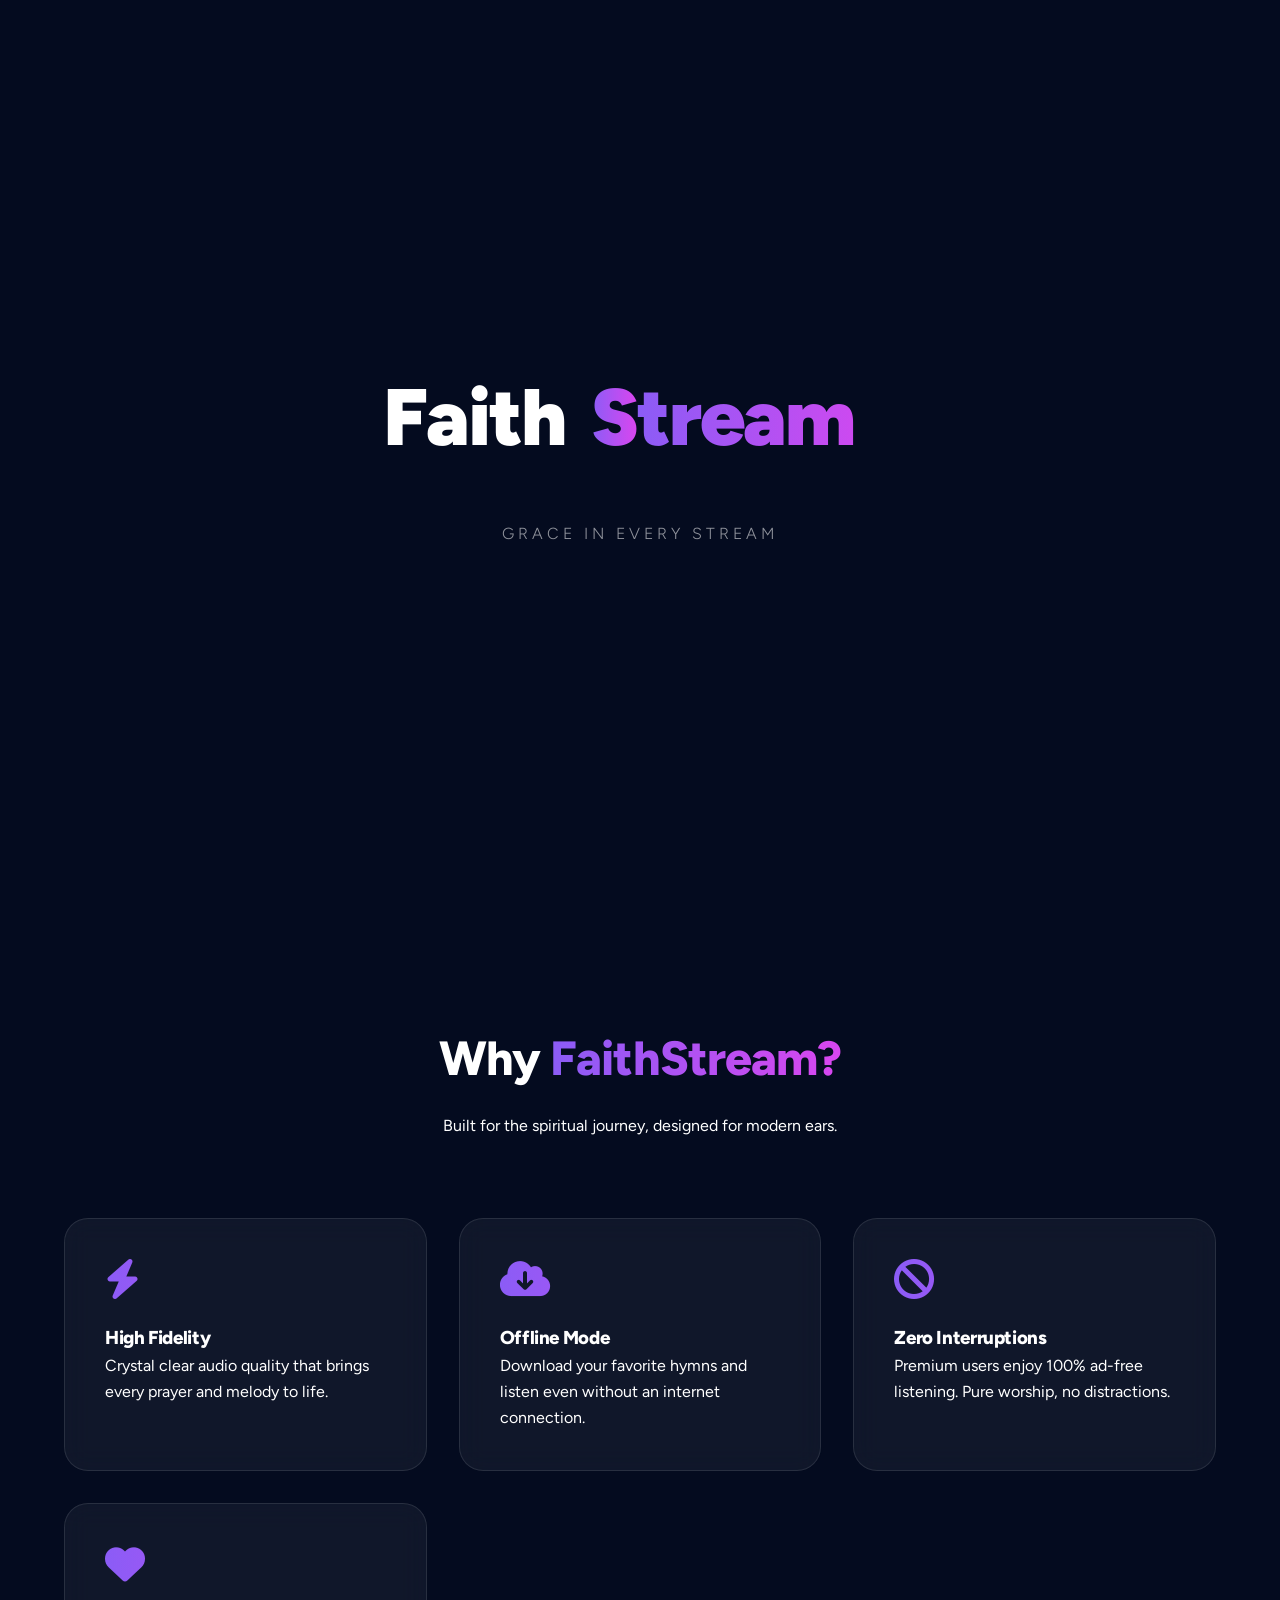
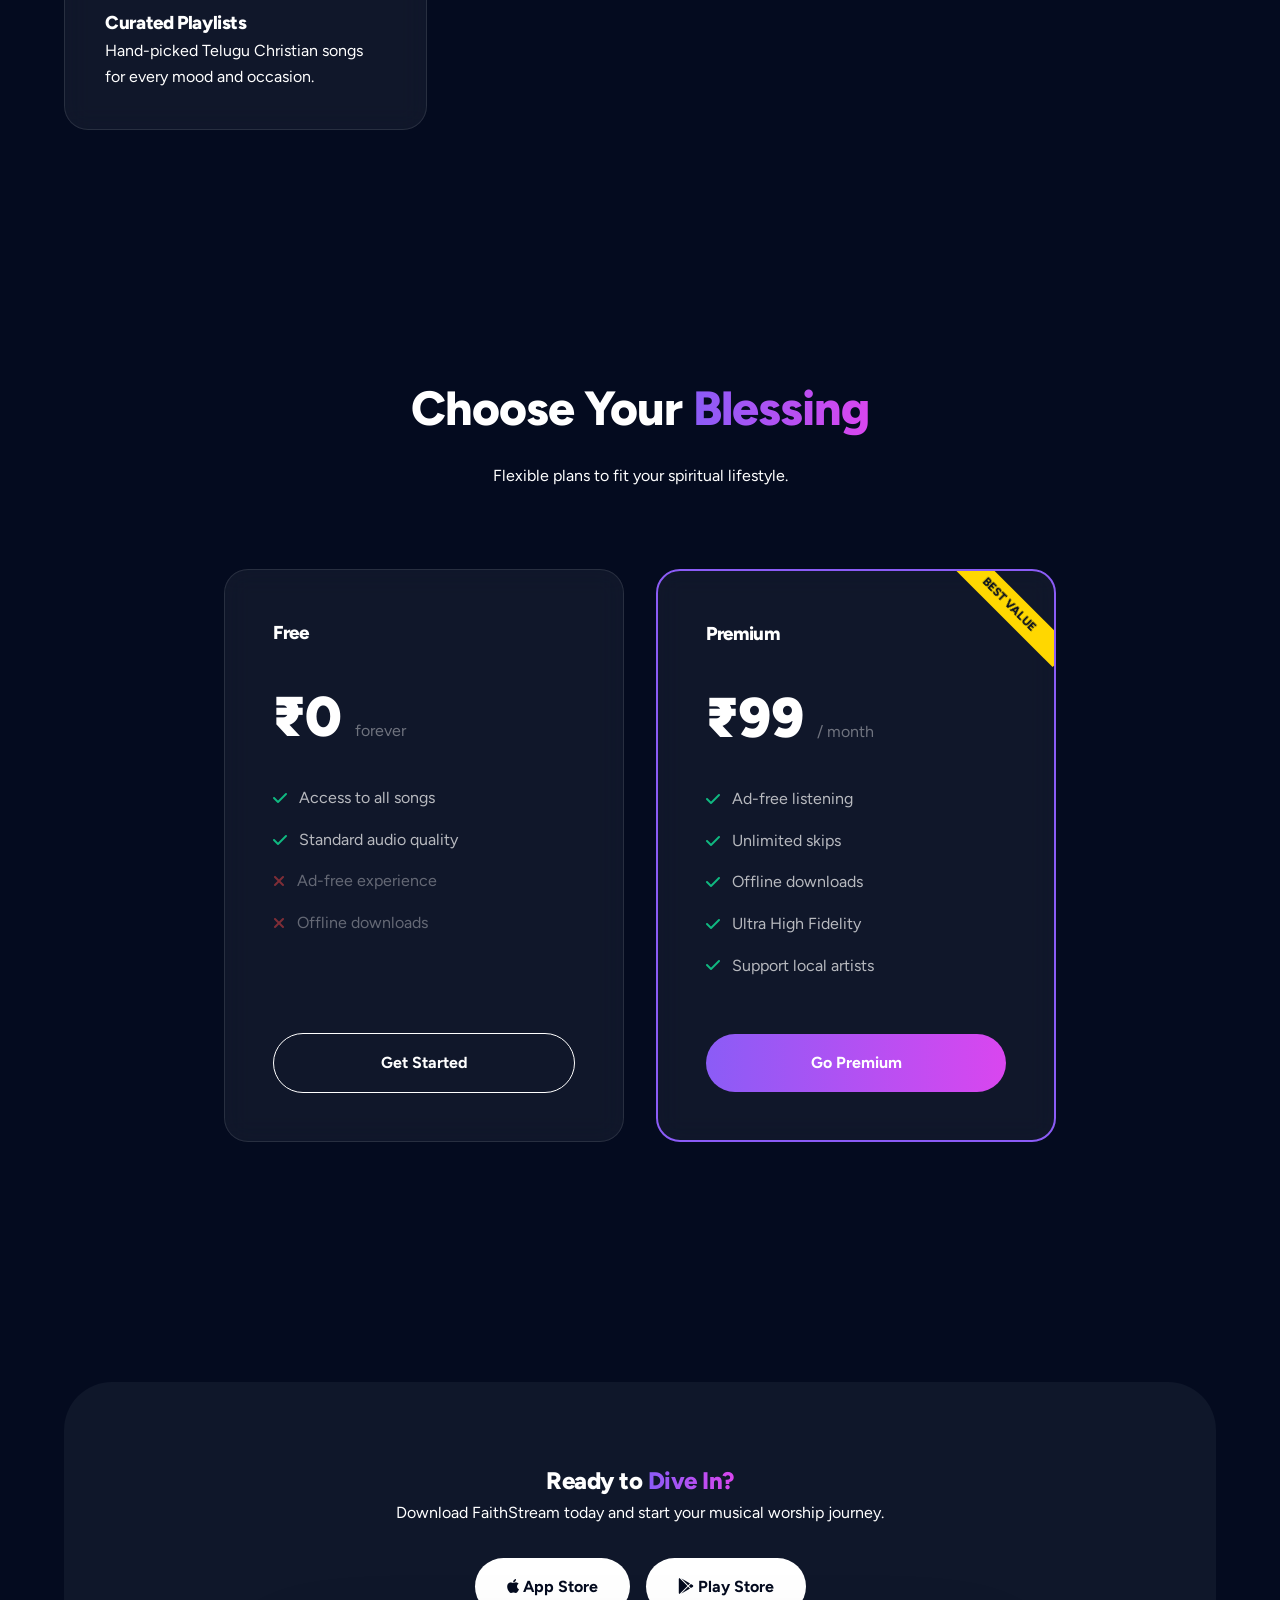
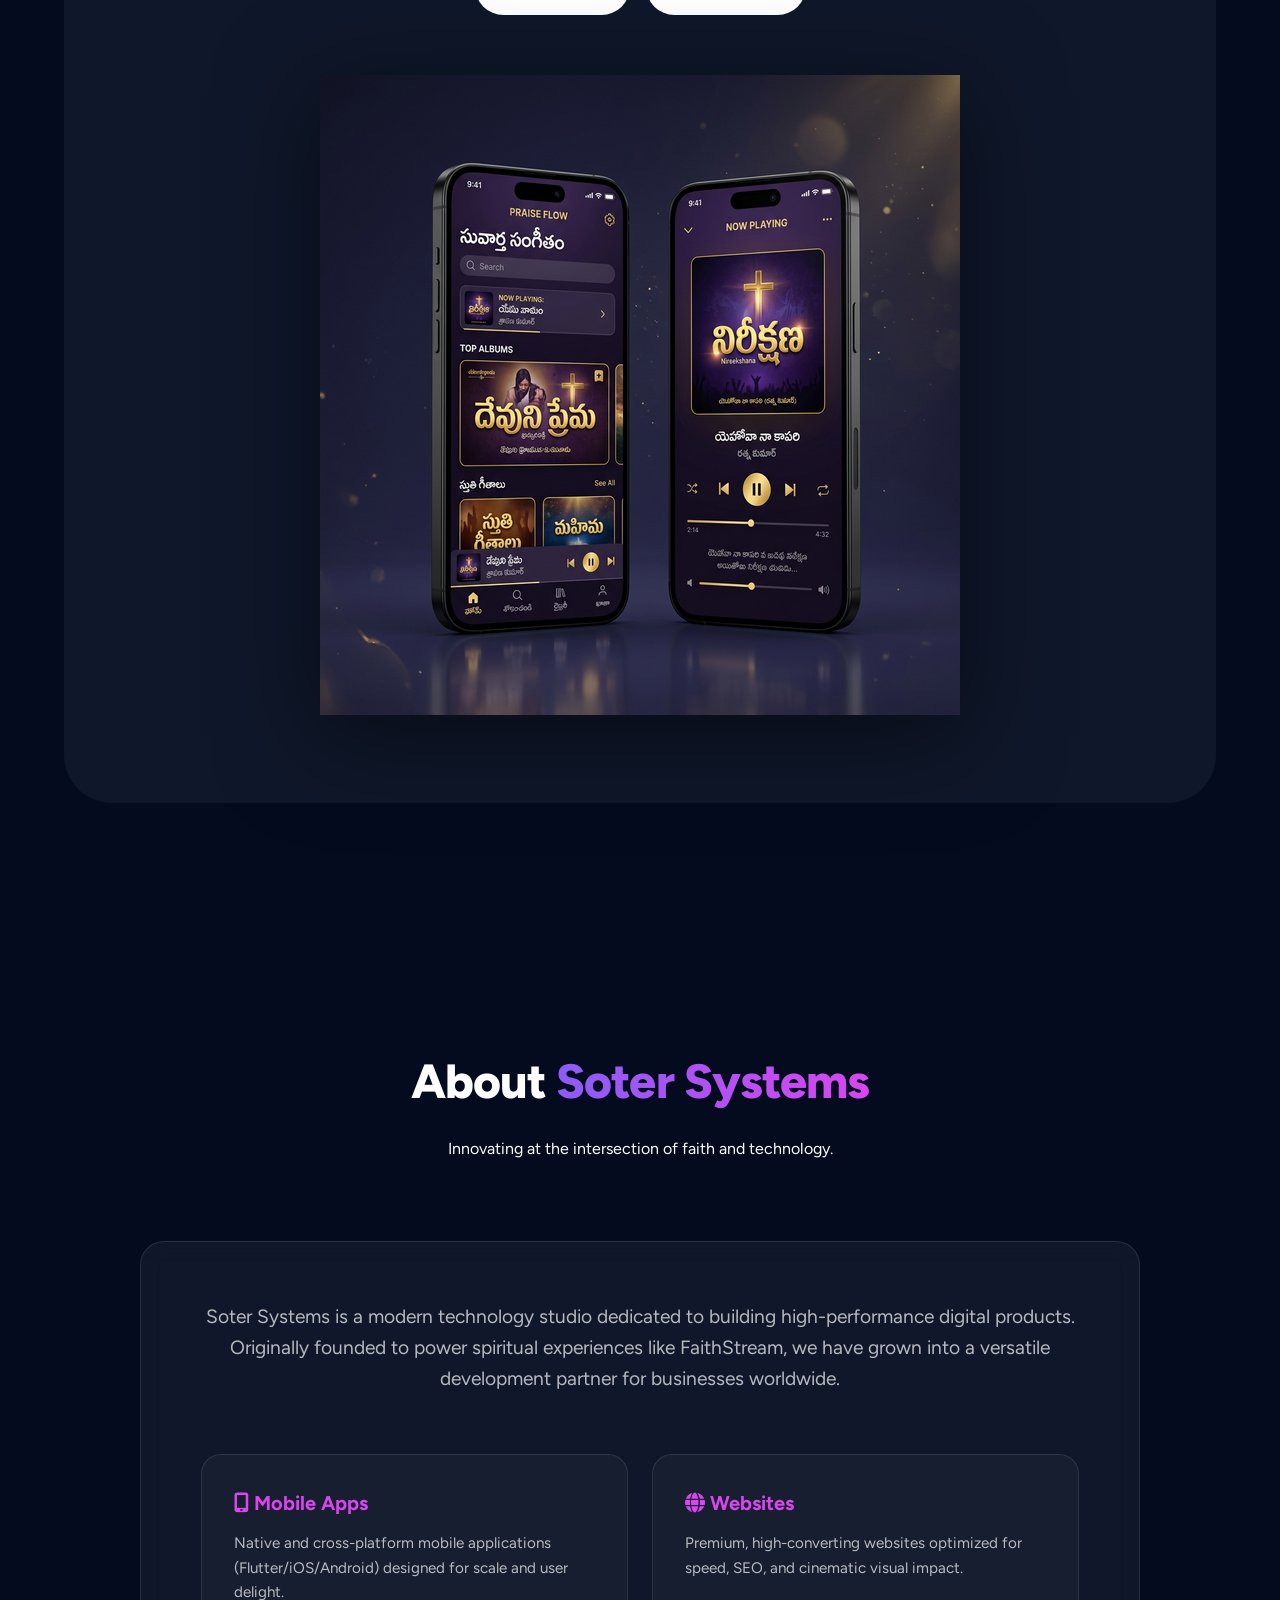
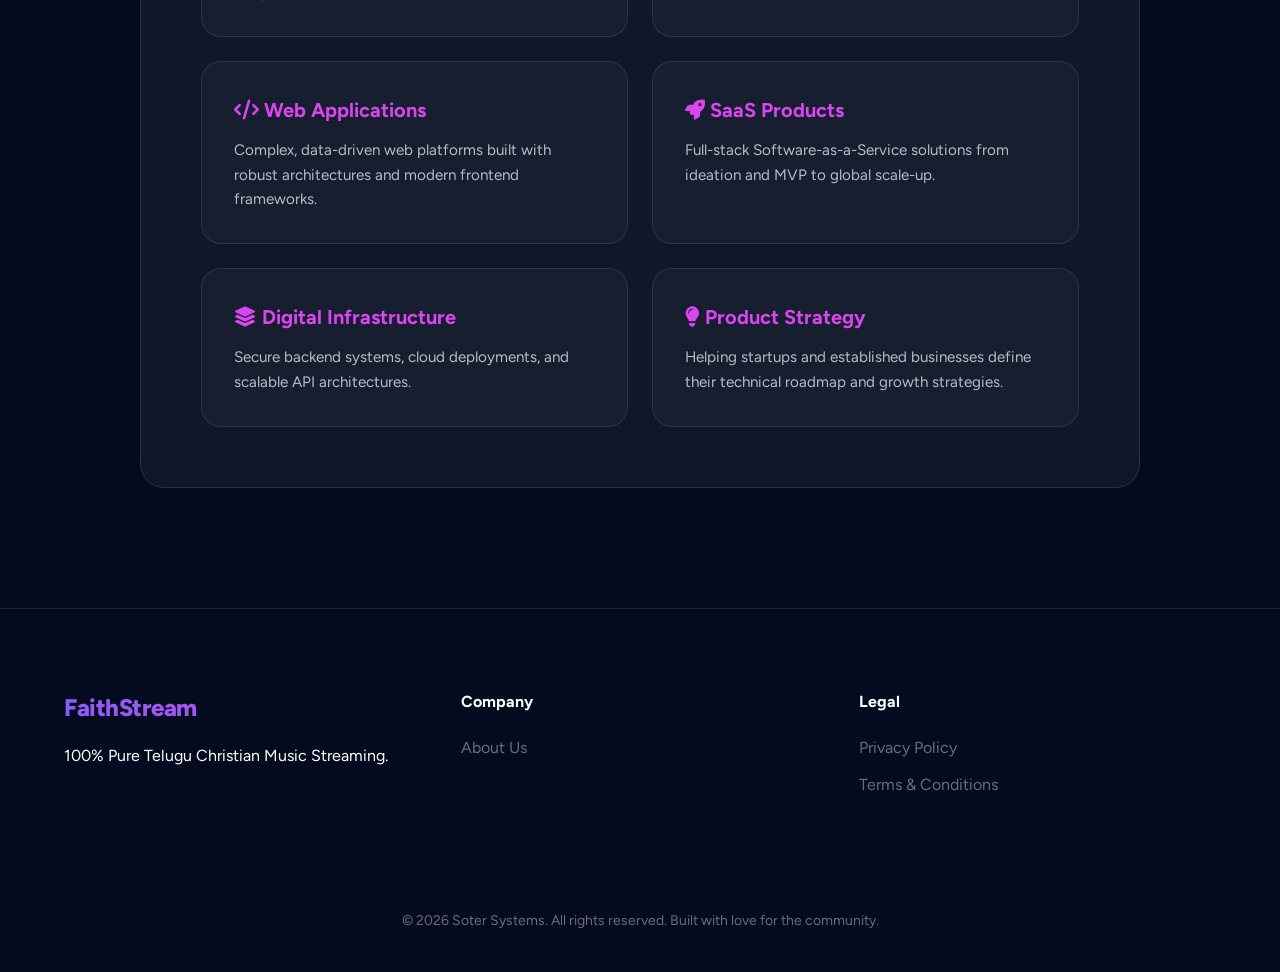
==== index.html @ ee36924a "first commit" ====
<!DOCTYPE html>
<html lang="en">

<head>
    <meta charset="UTF-8">
    <meta name="viewport" content="width=device-width, initial-scale=1.0">
    <title>FaithStream | 100% Pure Telugu Christian Music</title>
    <link rel="icon" type="image/png" href="assets/favicon.png">
    <meta name="description"
        content="Stream the best Telugu Christian music. Ad-free, high quality, and available offline. Experience grace in every stream.">
    <link rel="stylesheet" href="css/styles.css">
    <link rel="stylesheet" href="https://cdnjs.cloudflare.com/ajax/libs/font-awesome/6.4.0/css/all.min.css">
</head>

<body>

    <!-- Cinematic Intro Overlay -->
    <div id="intro-overlay">
        <div class="intro-logo">
            <span class="intro-f">F</span><span class="intro-expand aith">aith</span><span class="intro-s">S</span><span
                class="intro-expand tream">tream</span>
        </div>
        <div class="intro-tagline">Grace in Every Stream</div>
    </div>

    <!-- Hero Section -->
    <header class="hero">
        <div class="hero-content reveal">
            <h1>Grace in <br><span class="gradient-text">Every Stream</span></h1>
            <p>The premium home for 100% pure Telugu Christian music. Worship anywhere, anytime with FaithStream.</p>
            <div class="cta-group">
                <a href="#download" class="btn btn-primary">Download App</a>
                <a href="#premium" class="btn btn-accent" style="margin-left: 12px;">Go Premium</a>
            </div>
        </div>
    </header>

    <!-- Features Section -->
    <section class="section">
        <div class="section-header reveal">
            <h2>Why <span class="gradient-text">FaithStream?</span></h2>
            <p>Built for the spiritual journey, designed for modern ears.</p>
        </div>

        <div class="features-grid">
            <div class="feature-card glass reveal">
                <i class="fas fa-bolt gradient-text"></i>
                <h3>High Fidelity</h3>
                <p>Crystal clear audio quality that brings every prayer and melody to life.</p>
            </div>
            <div class="feature-card glass reveal">
                <i class="fas fa-cloud-download gradient-text"></i>
                <h3>Offline Mode</h3>
                <p>Download your favorite hymns and listen even without an internet connection.</p>
            </div>
            <div class="feature-card glass reveal">
                <i class="fas fa-ban gradient-text"></i>
                <h3>Zero Interruptions</h3>
                <p>Premium users enjoy 100% ad-free listening. Pure worship, no distractions.</p>
            </div>
            <div class="feature-card glass reveal">
                <i class="fas fa-heart gradient-text"></i>
                <h3>Curated Playlists</h3>
                <p>Hand-picked Telugu Christian songs for every mood and occasion.</p>
            </div>
        </div>
    </section>

    <!-- Pricing Section -->
    <section id="premium" class="section">
        <div class="section-header reveal">
            <h2>Choose Your <span class="gradient-text">Blessing</span></h2>
            <p>Flexible plans to fit your spiritual lifestyle.</p>
        </div>

        <div class="pricing-grid">
            <!-- Free Plan -->
            <div class="pricing-card glass reveal">
                <h3>Free</h3>
                <div class="price">₹0 <span>forever</span></div>
                <ul class="feature-list">
                    <li><i class="fas fa-check"></i> Access to all songs</li>
                    <li><i class="fas fa-check"></i> Standard audio quality</li>
                    <li style="opacity: 0.5;"><i class="fas fa-times" style="color: #EF4444;"></i> Ad-free experience
                    </li>
                    <li style="opacity: 0.5;"><i class="fas fa-times" style="color: #EF4444;"></i> Offline downloads
                    </li>
                </ul>
                <a href="#download" class="btn btn-primary"
                    style="background: transparent; color: white; border: 1px solid white;">Get Started</a>
            </div>

            <!-- Premium Plan -->
            <div class="pricing-card glass premium reveal">
                <h3>Premium</h3>
                <div class="price">₹99 <span>/ month</span></div>
                <ul class="feature-list">
                    <li><i class="fas fa-check"></i> Ad-free listening</li>
                    <li><i class="fas fa-check"></i> Unlimited skips</li>
                    <li><i class="fas fa-check"></i> Offline downloads</li>
                    <li><i class="fas fa-check"></i> Ultra High Fidelity</li>
                    <li><i class="fas fa-check"></i> Support local artists</li>
                </ul>
                <a href="#download" class="btn btn-accent">Go Premium</a>
            </div>
        </div>
    </section>

    <!-- Download Section -->
    <section id="download" class="section">
        <div class="download-section reveal">
            <h2>Ready to <span class="gradient-text">Dive In?</span></h2>
            <p>Download FaithStream today and start your musical worship journey.</p>

            <div class="store-buttons">
                <a href="#" class="btn btn-primary"><i class="fab fa-apple"></i> App Store</a>
                <a href="#" class="btn btn-primary"><i class="fab fa-google-play"></i> Play Store</a>
            </div>

            <div class="mockup-container">
                <img src="assets/app-mockup.png" alt="FaithStream App Mockup">
            </div>
        </div>
    </section>

    <!-- About Soter Systems Section -->
    <section id="about" class="section">
        <div class="section-header reveal">
            <h2>About <span class="gradient-text">Soter Systems</span></h2>
            <p>Innovating at the intersection of faith and technology.</p>
        </div>

        <div class="glass reveal" style="padding: 60px; max-width: 1000px; margin: 0 auto;">
            <div style="font-size: 1.2rem; color: var(--text-secondary); text-align: center; margin-bottom: 40px;">
                <p>Soter Systems is a modern technology studio dedicated to building high-performance digital products.
                    Originally founded to power spiritual experiences like FaithStream, we have grown into a versatile
                    development partner for businesses worldwide.</p>
            </div>

            <div class="services-grid">
                <div class="service-card">
                    <h4><i class="fas fa-mobile-alt"></i> Mobile Apps</h4>
                    <p>Native and cross-platform mobile applications (Flutter/iOS/Android) designed for scale and user
                        delight.</p>
                </div>
                <div class="service-card">
                    <h4><i class="fas fa-globe"></i> Websites</h4>
                    <p>Premium, high-converting websites optimized for speed, SEO, and cinematic visual impact.</p>
                </div>
                <div class="service-card">
                    <h4><i class="fas fa-code"></i> Web Applications</h4>
                    <p>Complex, data-driven web platforms built with robust architectures and modern frontend
                        frameworks.</p>
                </div>
                <div class="service-card">
                    <h4><i class="fas fa-rocket"></i> SaaS Products</h4>
                    <p>Full-stack Software-as-a-Service solutions from ideation and MVP to global scale-up.</p>
                </div>
                <div class="service-card">
                    <h4><i class="fas fa-layer-group"></i> Digital Infrastructure</h4>
                    <p>Secure backend systems, cloud deployments, and scalable API architectures.</p>
                </div>
                <div class="service-card">
                    <h4><i class="fas fa-lightbulb"></i> Product Strategy</h4>
                    <p>Helping startups and established businesses define their technical roadmap and growth strategies.
                    </p>
                </div>
            </div>
        </div>
    </section>

    <!-- Footer -->
    <footer>
        <div class="footer-content">
            <div class="footer-logo">
                <h2 class="gradient-text">FaithStream</h2>
                <p>100% Pure Telugu Christian Music Streaming.</p>
            </div>
            <div class="footer-links">
                <h4>Company</h4>
                <ul>
                    <li><a href="#about">About Us</a></li>
                </ul>
            </div>
            <div class="footer-links">
                <h4>Legal</h4>
                <ul>
                    <li><a href="legal/privacy-policy.html">Privacy Policy</a></li>
                    <li><a href="legal/terms.html">Terms & Conditions</a></li>
                </ul>
            </div>
        </div>
        <div class="footer-bottom">
            <p>&copy; 2026 Soter Systems. All rights reserved. Built with love for the community.</p>
        </div>
    </footer>

    <script src="js/intro.js"></script>
    <script>
        // Simple scroll reveal
        const observerOptions = {
            threshold: 0.1
        };

        const observer = new IntersectionObserver((entries) => {
            entries.forEach(entry => {
                if (entry.isIntersecting) {
                    entry.target.classList.add('visible');
                    observer.unobserve(entry.target);
                }
            });
        }, observerOptions);

        document.querySelectorAll('.reveal').forEach(el => observer.observe(el));
    </script>
</body>

</html>
---- css/styles.css ----
@import url('https://fonts.googleapis.com/css2?family=Figtree:wght@300;400;600;700;800;900&display=swap');

:root {
    --brand-indigo: #040B1F;
    --brand-magenta: #D946EF;
    --brand-purple: #8B5CF6;
    --brand-surface: #0F172A;
    --premium-gold: #FFD700;
    --text-primary: #FFFFFF;
    --text-secondary: rgba(255, 255, 255, 0.7);
    --text-muted: rgba(255, 255, 255, 0.4);
    --gradient-premium: linear-gradient(135deg, #2E1065 0%, #040B1F 40%, #040B1F 100%);
    --gradient-accent: linear-gradient(90deg, var(--brand-purple), var(--brand-magenta));
    --gradient-cinematic: linear-gradient(to right, #8B5CF6, #D946EF);
    --glass-background: rgba(255, 255, 255, 0.05);
    --glass-border: rgba(255, 255, 255, 0.1);
}

* {
    margin: 0;
    padding: 0;
    box-sizing: border-box;
}

body {
    font-family: 'Figtree', sans-serif;
    background-color: var(--brand-indigo);
    color: var(--text-primary);
    line-height: 1.6;
    overflow-x: hidden;
}

/* Intro Overlay */
#intro-overlay {
    position: fixed;
    inset: 0;
    z-index: 9999;
    background: var(--brand-indigo);
    display: flex;
    flex-direction: column;
    align-items: center;
    justify-content: center;
    transition: opacity 1s cubic-bezier(0.4, 0, 0.2, 1);
}

#intro-overlay.fade-out {
    opacity: 0;
    pointer-events: none;
}

.intro-logo {
    display: flex;
    align-items: center;
    font-size: 80px;
    font-weight: 900;
    letter-spacing: -2px;
    position: relative;
    gap: 0; /* Force no gap */
}

.intro-f, .intro-s {
    color: white;
}

.intro-s {
    background: var(--gradient-cinematic);
    -webkit-background-clip: text;
    background-clip: text;
    -webkit-text-fill-color: transparent;
    margin-left: 5px;
}

.intro-expand {
    display: inline-block;
    width: 0;
    overflow: hidden;
    white-space: nowrap;
    transition: width 1.2s cubic-bezier(0.23, 1, 0.32, 1);
}

.intro-expand.expanded {
    width: 320px; /* Increased to ensure 'tream' (5 chars) fits at 80px */
}

/* Specific widths if needed to be more precise */
.aith.expanded { width: 160px; }
.tream.expanded { width: 260px; }

.intro-expand.aith { color: white; }
.intro-expand.tream {
    background: var(--gradient-cinematic);
    -webkit-background-clip: text;
    background-clip: text;
    -webkit-text-fill-color: transparent;
}

.intro-tagline {
    margin-top: 40px;
    font-weight: 300;
    letter-spacing: 4px;
    text-transform: uppercase;
    color: var(--text-secondary);
    opacity: 0;
    transform: translateY(20px);
    transition: all 1s ease 1s;
}

.intro-tagline.visible {
    opacity: 0.8;
    transform: translateY(0);
}

/* Animations */
@keyframes fadeIn {
    from { opacity: 0; transform: translateY(20px); }
    to { opacity: 1; transform: translateY(0); }
}

@keyframes shimmer {
    0% { background-position: -200% 0; }
    100% { background-position: 200% 0; }
}

.reveal {
    opacity: 0;
    transform: translateY(30px);
    transition: all 0.8s cubic-bezier(0.2, 0.8, 0.2, 1);
}

.reveal.visible {
    opacity: 1;
    transform: translateY(0);
}

/* Typography */
h1, h2, h3 {
    font-weight: 800;
    letter-spacing: -0.02em;
}

.gradient-text {
    background: var(--gradient-accent);
    -webkit-background-clip: text;
    background-clip: text;
    -webkit-text-fill-color: transparent;
}

/* Glassmorphism */
.glass {
    background: var(--glass-background);
    backdrop-filter: blur(12px);
    -webkit-backdrop-filter: blur(12px);
    border: 1px solid var(--glass-border);
    border-radius: 24px;
}

/* Buttons */
.btn {
    display: inline-block;
    padding: 16px 32px;
    border-radius: 50px;
    font-weight: 700;
    text-decoration: none;
    transition: all 0.3s ease;
    cursor: pointer;
    border: none;
    text-align: center;
}

.btn-primary {
    background: var(--text-primary);
    color: var(--brand-indigo);
}

.btn-primary:hover {
    transform: scale(1.05);
    box-shadow: 0 10px 20px rgba(255, 255, 255, 0.1);
}

.btn-accent {
    background: var(--gradient-accent);
    color: white;
}

.btn-accent:hover {
    transform: scale(1.05);
    box-shadow: 0 10px 20px rgba(139, 92, 246, 0.3);
}

/* Hero Section */
.hero {
    min-height: 100vh;
    display: flex;
    align-items: center;
    position: relative;
    padding: 100px 5%;
    background: var(--gradient-premium);
    background-image: url('../assets/hero-bg.png');
    background-size: cover;
    background-position: center;
}

.hero::before {
    content: '';
    position: absolute;
    inset: 0;
    background: radial-gradient(circle at 50% 50%, transparent 20%, var(--brand-indigo) 100%);
    opacity: 0.6;
}

.hero-content {
    position: relative;
    z-index: 2;
    max-width: 650px;
}

.hero h1 {
    font-size: 4.5rem;
    line-height: 1.1;
    margin-bottom: 24px;
}

.hero p {
    font-size: 1.25rem;
    color: var(--text-secondary);
    margin-bottom: 40px;
    max-width: 500px;
}

/* Features */
.section {
    padding: 120px 5%;
}

.section-header {
    text-align: center;
    margin-bottom: 80px;
}

.section-header h2 {
    font-size: 3rem;
    margin-bottom: 16px;
}

.features-grid {
    display: grid;
    grid-template-columns: repeat(auto-fit, minmax(300px, 1fr));
    gap: 32px;
}

.feature-card {
    padding: 40px;
    transition: transform 0.3s ease;
}

.feature-card:hover {
    transform: translateY(-10px);
}

.feature-card i {
    font-size: 2.5rem;
    margin-bottom: 24px;
    display: block;
}

/* Subscriptions */
.pricing-grid {
    display: flex;
    justify-content: center;
    gap: 32px;
    flex-wrap: wrap;
}

.pricing-card {
    flex: 1;
    min-width: 320px;
    max-width: 400px;
    padding: 48px;
    display: flex;
    flex-direction: column;
}

.pricing-card.premium {
    border: 2px solid var(--brand-purple);
    position: relative;
    overflow: hidden;
}

.pricing-card.premium::after {
    content: 'BEST VALUE';
    position: absolute;
    top: 20px;
    right: -30px;
    background: var(--premium-gold);
    color: var(--brand-indigo);
    padding: 4px 40px;
    font-size: 0.75rem;
    font-weight: 800;
    transform: rotate(45deg);
}

.price {
    font-size: 3.5rem;
    font-weight: 900;
    margin: 24px 0;
}

.price span {
    font-size: 1rem;
    color: var(--text-muted);
    font-weight: 400;
}

.feature-list {
    list-style: none;
    margin-bottom: 40px;
    flex-grow: 1;
}

.feature-list li {
    margin-bottom: 16px;
    display: flex;
    align-items: center;
    color: var(--text-secondary);
}

.feature-list li i {
    color: #10B981;
    margin-right: 12px;
}

/* App Download */
.download-section {
    text-align: center;
    background: var(--brand-surface);
    border-radius: 48px;
    padding: 80px 40px;
}

.mockup-container {
    margin-top: 60px;
}

.mockup-container img {
    max-width: 100%;
    height: auto;
    filter: drop-shadow(0 20px 50px rgba(0,0,0,0.5));
}

.store-buttons {
    display: flex;
    justify-content: center;
    gap: 16px;
    margin-top: 32px;
    flex-wrap: wrap;
}

/* Footer */
footer {
    padding: 80px 5% 40px;
    border-top: 1px solid var(--glass-border);
}

.footer-content {
    display: grid;
    grid-template-columns: repeat(auto-fit, minmax(200px, 1fr));
    gap: 40px;
    margin-bottom: 60px;
}

.footer-logo h2 {
    font-size: 1.5rem;
    margin-bottom: 16px;
}

.footer-links h4 {
    margin-bottom: 20px;
    color: var(--text-primary);
}

.footer-links ul {
    list-style: none;
}

.footer-links li {
    margin-bottom: 12px;
}

.footer-links a {
    color: var(--text-muted);
    text-decoration: none;
    transition: color 0.3s;
}

.footer-links a:hover {
    color: var(--brand-magenta);
}

.footer-bottom {
    text-align: center;
    padding-top: 40px;
    color: var(--text-muted);
    font-size: 0.875rem;
}

/* Responsive */
@media (max-width: 768px) {
    .intro-logo {
        font-size: 40px;
    }
    
    .intro-expand.expanded {
        width: 150px;
    }
    
    .aith.expanded { width: 80px; }
    .tream.expanded { width: 130px; }

    .hero h1 {
        font-size: 3rem;
    }
    
    .hero {
        text-align: center;
        justify-content: center;
    }
    
    .hero-content {
        max-width: 100%;
    }
    
    .hero p {
        margin-inline: auto;
    }

    .cta-group {
        justify-content: center;
        margin-inline: auto; /* Fix button margin */
    }
}

/* About Section Services Grid */
.services-grid {
    display: grid;
    grid-template-columns: repeat(auto-fit, minmax(280px, 1fr));
    gap: 24px;
    margin-top: 60px;
}

.service-card {
    padding: 32px;
    background: rgba(255, 255, 255, 0.03);
    border: 1px solid var(--glass-border);
    border-radius: 20px;
    transition: all 0.3s ease;
}

.service-card:hover {
    background: rgba(255, 255, 255, 0.05);
    border-color: var(--brand-magenta);
    transform: translateY(-5px);
}

.service-card h4 {
    color: var(--brand-magenta);
    margin-bottom: 12px;
    font-size: 1.25rem;
}

.service-card p {
    font-size: 0.95rem;
    color: var(--text-secondary);
}

/* Animation utility class */
.visible {
    opacity: 1;
    transform: translateY(0);
}
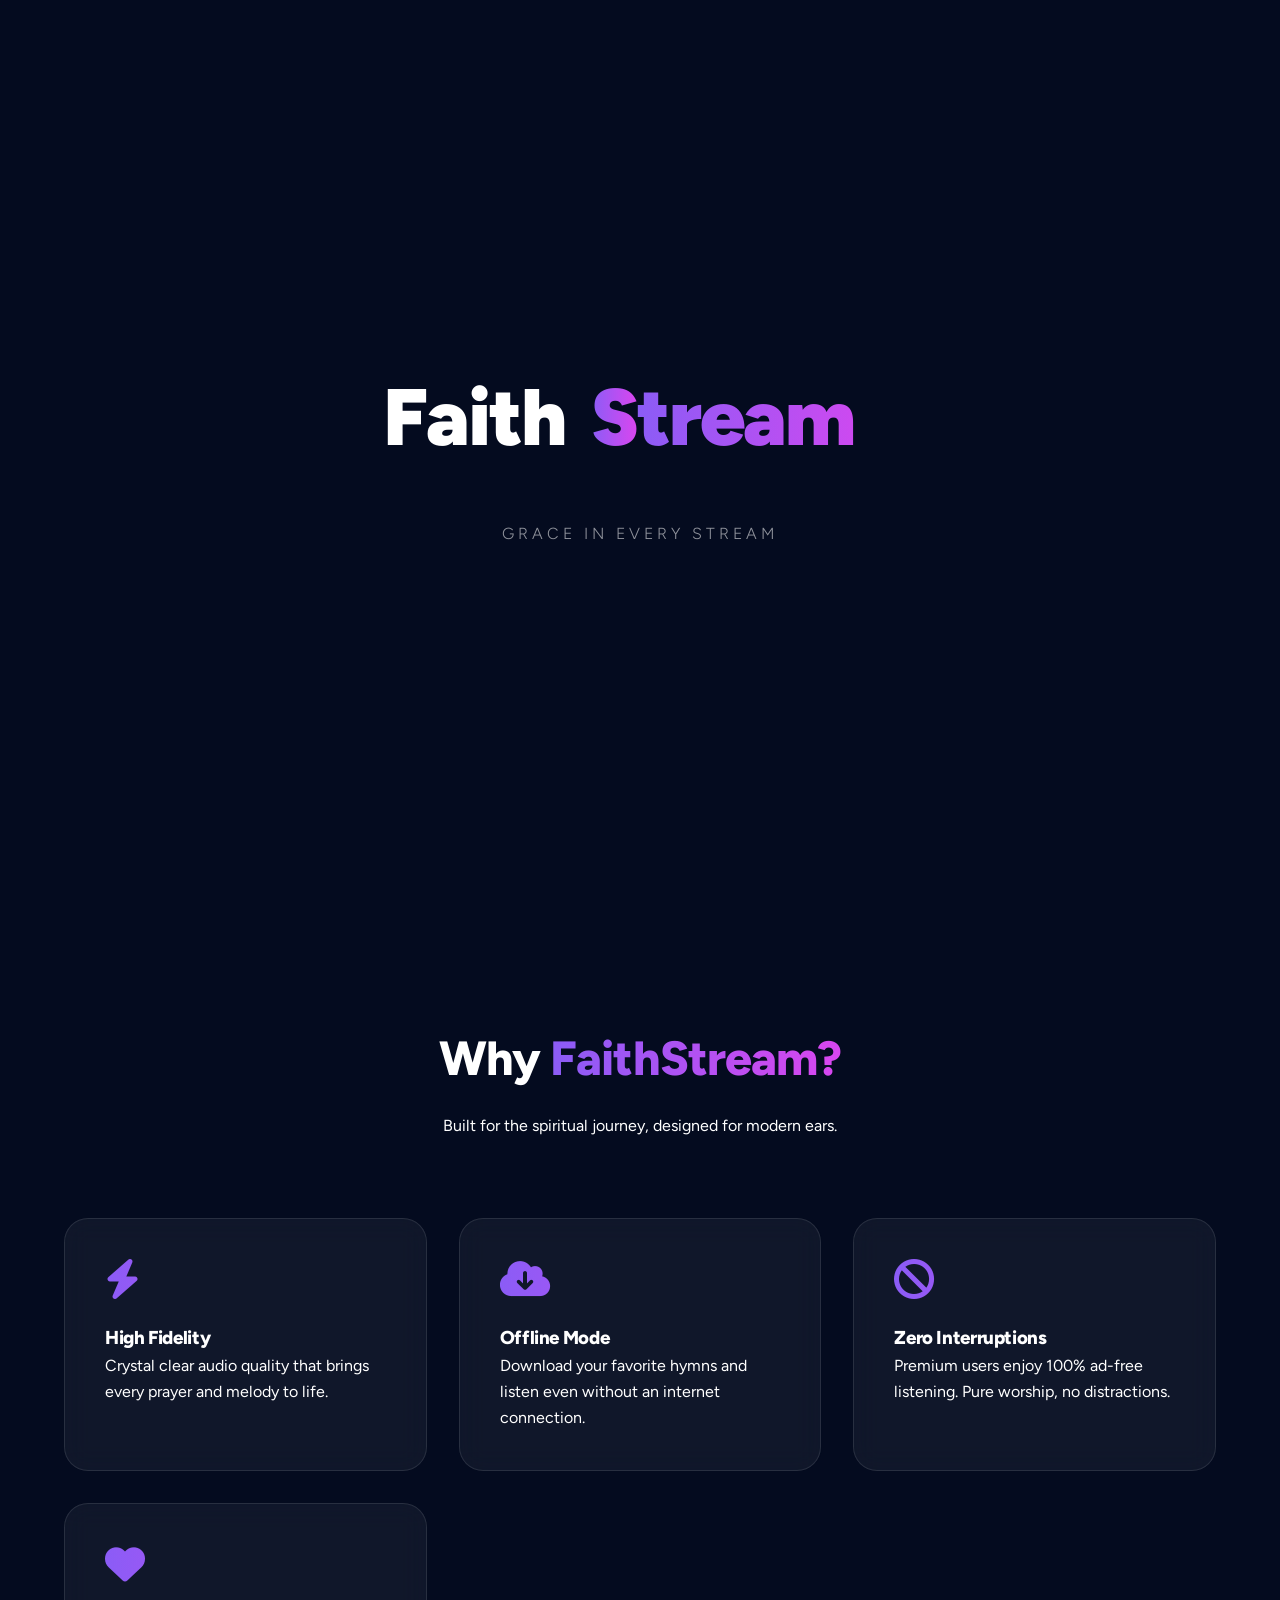
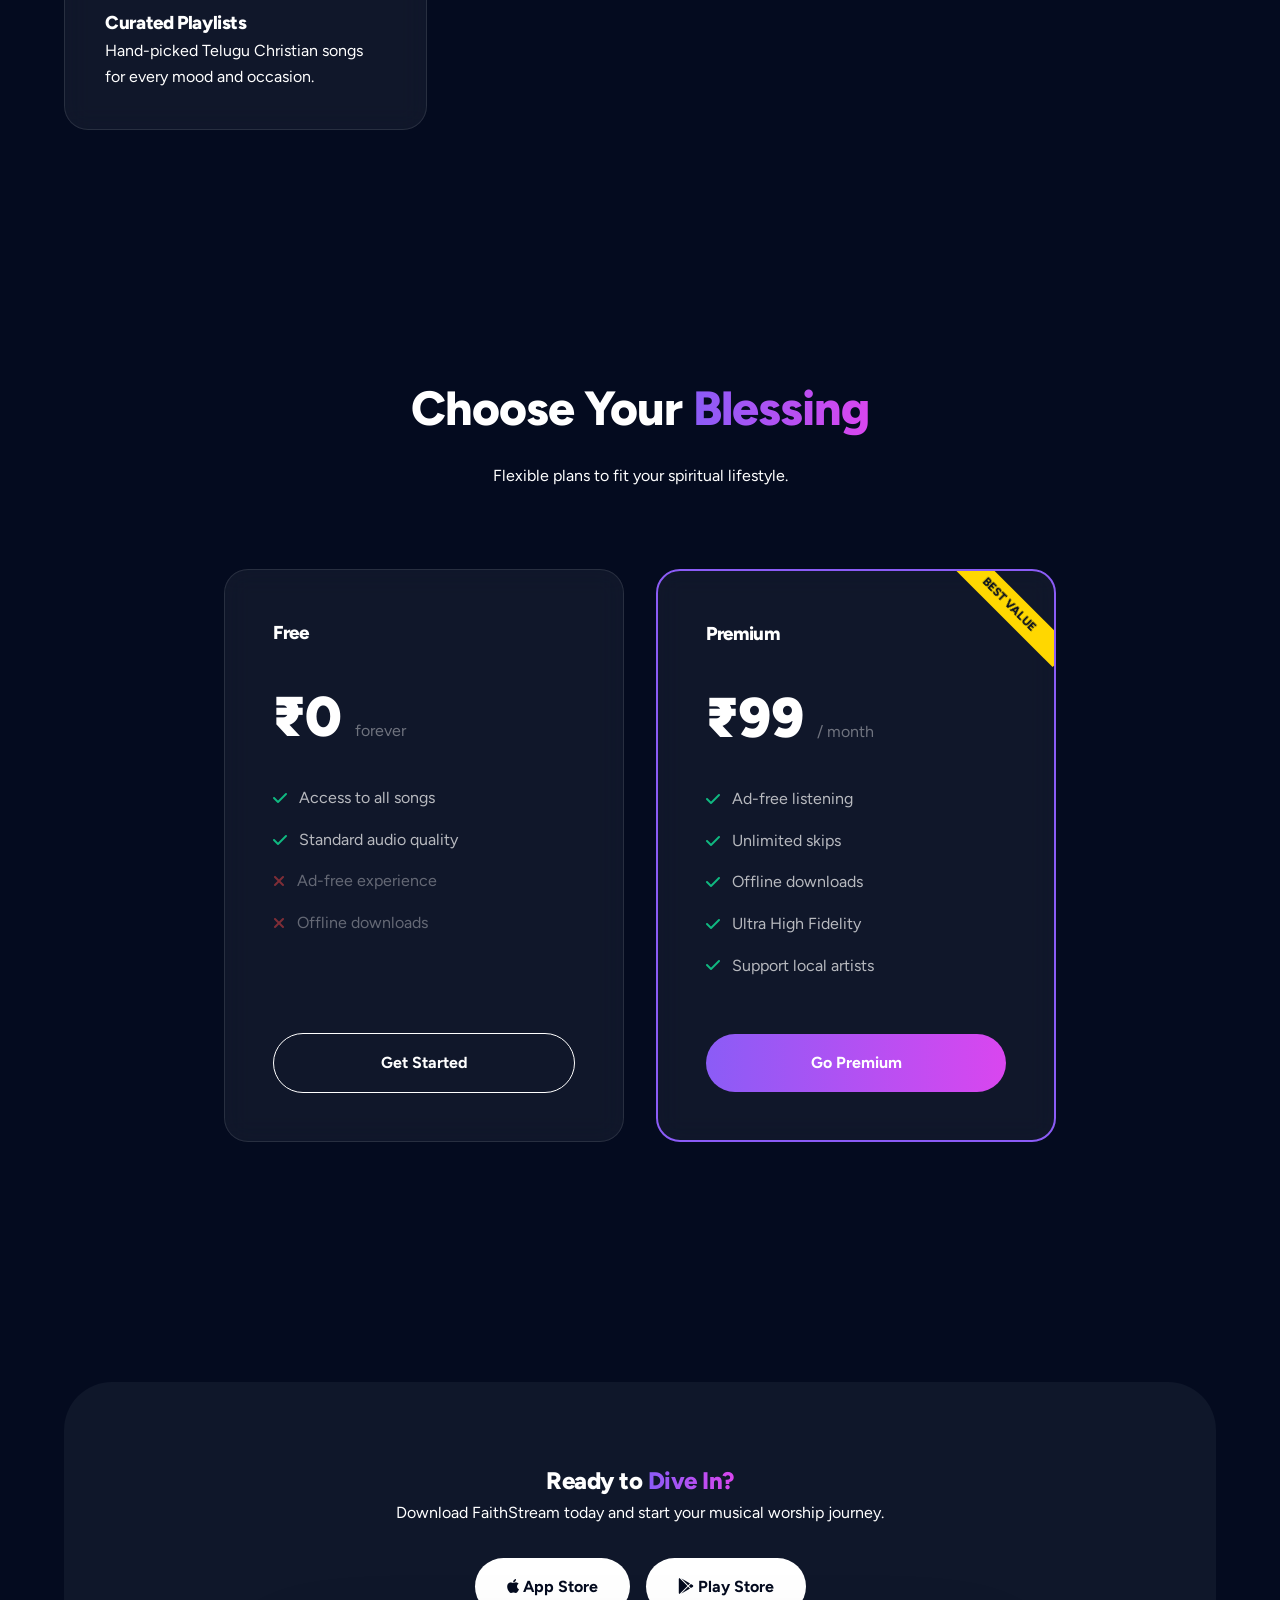
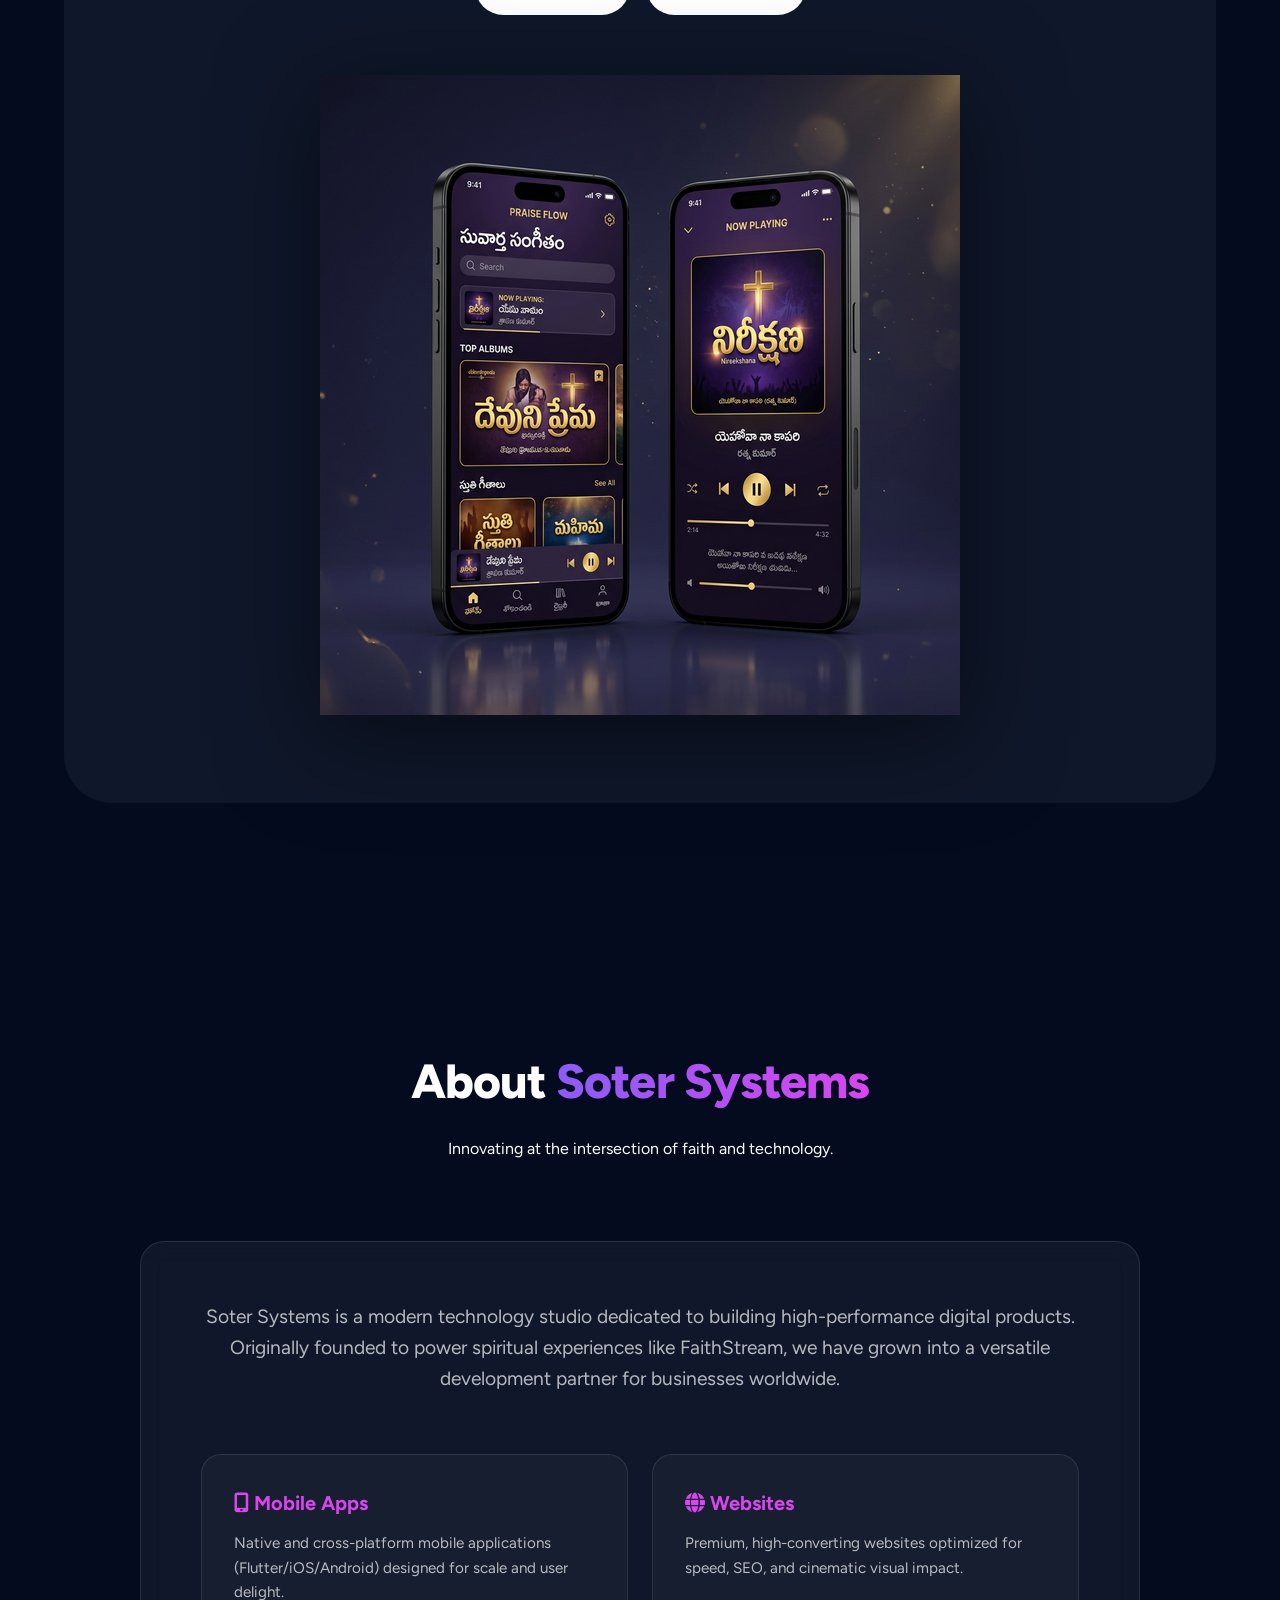
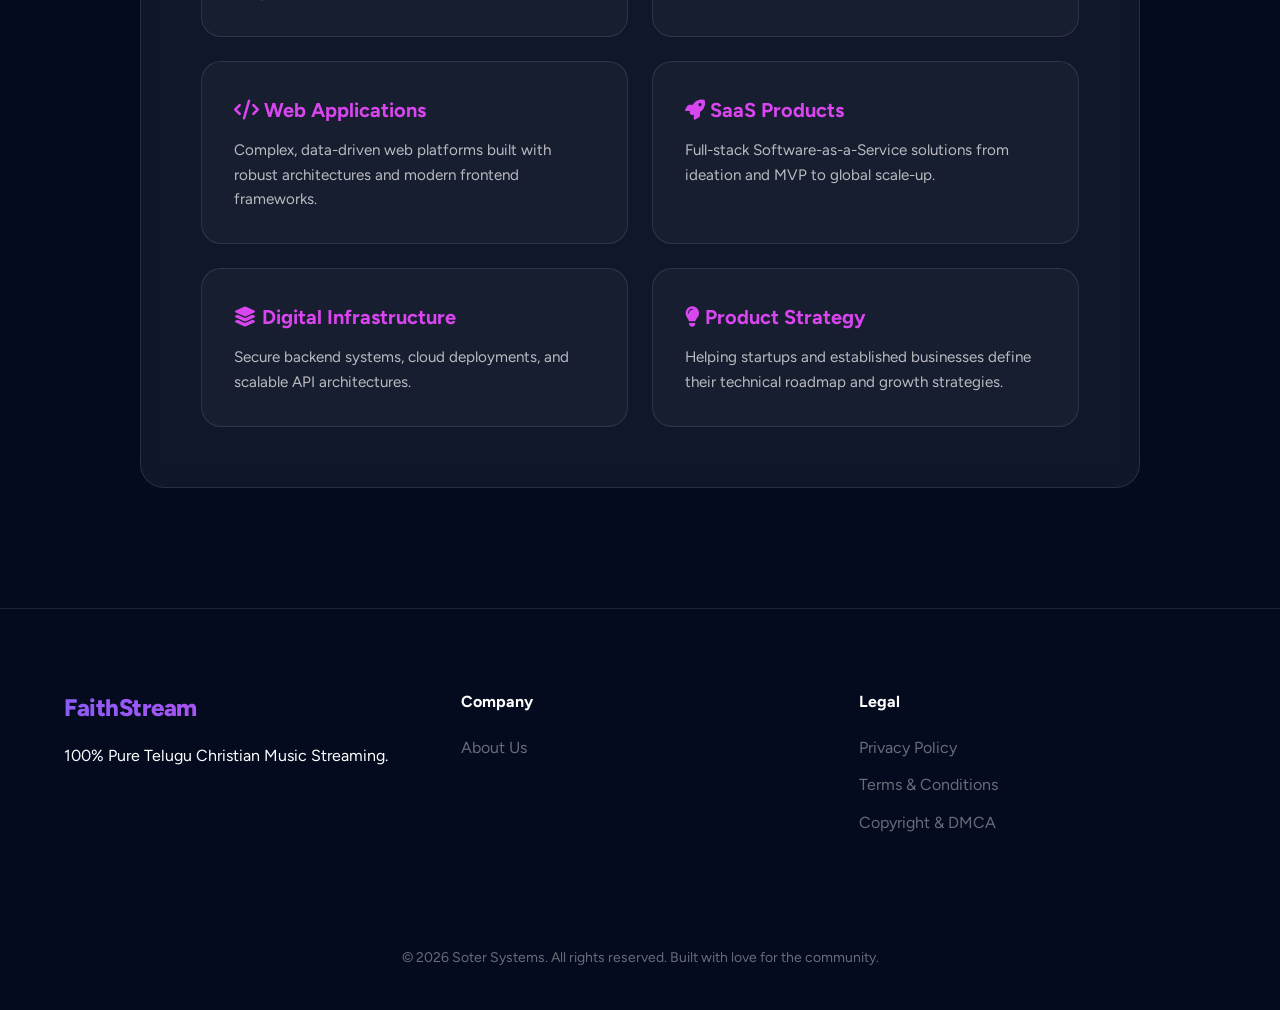
==== commit c54a5e54: "implemented privacy policy dcma, copyrights T and C" ====
--- a/index.html
+++ b/index.html
@@ -23,6 +23,17 @@
         <div class="intro-tagline">Grace in Every Stream</div>
     </div>
 
+    <!-- Navigation -->
+    <nav class="glass main-nav">
+        <div class="nav-content">
+            <div class="logo">FaithStream</div>
+            <div class="auth-box">
+                <span id="user-display" style="margin-right: 15px; color: var(--text-secondary); font-size: 0.9rem; font-weight: 600; display: none;"></span>
+                <a href="javascript:void(0)" id="auth-btn" class="btn btn-primary" style="padding: 10px 24px; font-size: 0.9rem; border-radius: 12px;">Login</a>
+            </div>
+        </div>
+    </nav>
+
     <!-- Hero Section -->
     <header class="hero">
         <div class="hero-content reveal">
@@ -30,7 +41,6 @@
             <p>The premium home for 100% pure Telugu Christian music. Worship anywhere, anytime with FaithStream.</p>
             <div class="cta-group">
                 <a href="#download" class="btn btn-primary">Download App</a>
-                <a href="#premium" class="btn btn-accent" style="margin-left: 12px;">Go Premium</a>
             </div>
         </div>
     </header>
@@ -101,7 +111,7 @@
                     <li><i class="fas fa-check"></i> Ultra High Fidelity</li>
                     <li><i class="fas fa-check"></i> Support local artists</li>
                 </ul>
-                <a href="#download" class="btn btn-accent">Go Premium</a>
+                <a href="javascript:void(0)" id="btn-go-premium" class="btn btn-accent">Go Premium</a>
             </div>
         </div>
     </section>
@@ -187,6 +197,7 @@
                 <ul>
                     <li><a href="legal/privacy-policy.html">Privacy Policy</a></li>
                     <li><a href="legal/terms.html">Terms & Conditions</a></li>
+                    <li><a href="legal/copyright.html">Copyright & DMCA</a></li>
                 </ul>
             </div>
         </div>
@@ -195,7 +206,40 @@
         </div>
     </footer>
 
+    <!-- Login Modal -->
+    <div id="login-modal" class="modal-overlay">
+        <div class="modal-content glass">
+            <div class="modal-header">
+                <h3>Login to FaithStream</h3>
+                <button class="close-modal">&times;</button>
+            </div>
+            <p style="margin-bottom: 20px; color: var(--text-secondary);">Use the same email and password as your mobile app account.</p>
+            <form id="login-form">
+                <div class="form-group">
+                    <label>Email Address</label>
+                    <input type="email" id="login-email" required placeholder="name@example.com">
+                </div>
+                <div class="form-group">
+                    <label>Password</label>
+                    <input type="password" id="login-password" required placeholder="••••••••">
+                </div>
+                <div id="login-error" class="error-text" style="display: none; color: #EF4444; margin-bottom: 15px;"></div>
+                <button type="submit" class="btn btn-primary" style="width: 100%;">Login & Continue</button>
+            </form>
+        </div>
+    </div>
+
+    <!-- Processing Overlay -->
+    <div id="loader-overlay" class="modal-overlay" style="display: none; z-index: 2000;">
+        <div class="loader-content">
+            <div class="spinner"></div>
+            <p>Processing...</p>
+        </div>
+    </div>
+
+    <script src="https://checkout.razorpay.com/v1/checkout.js"></script>
     <script src="js/intro.js"></script>
+    <script src="js/checkout.js"></script>
     <script>
         // Simple scroll reveal
         const observerOptions = {
--- a/css/styles.css
+++ b/css/styles.css
@@ -14,6 +14,43 @@
     --gradient-cinematic: linear-gradient(to right, #8B5CF6, #D946EF);
     --glass-background: rgba(255, 255, 255, 0.05);
     --glass-border: rgba(255, 255, 255, 0.1);
+}
+
+/* Navigation Bar */
+.main-nav {
+    position: fixed;
+    top: 0;
+    left: 0;
+    width: 100%;
+    z-index: 1000;
+    padding: 15px 5%;
+    border-radius: 0;
+    border-top: none;
+    border-left: none;
+    border-right: none;
+}
+
+.nav-content {
+    max-width: 1200px;
+    margin: 0 auto;
+    display: flex;
+    justify-content: space-between;
+    align-items: center;
+}
+
+.nav-content .logo {
+    font-weight: 800;
+    font-size: 1.25rem;
+    letter-spacing: -0.5px;
+    background: var(--gradient-cinematic);
+    -webkit-background-clip: text;
+    background-clip: text;
+    -webkit-text-fill-color: transparent;
+}
+
+.auth-box {
+    display: flex;
+    align-items: center;
 }
 
 * {
@@ -472,8 +509,108 @@
     color: var(--text-secondary);
 }
 
-/* Animation utility class */
+/* Modals */
+.modal-overlay {
+    position: fixed;
+    top: 0;
+    left: 0;
+    width: 100%;
+    height: 100%;
+    background: rgba(0, 0, 0, 0.8);
+    backdrop-filter: blur(8px);
+    display: none; /* Hidden by default */
+    align-items: center;
+    justify-content: center;
+    z-index: 1000;
+    padding: 20px;
+}
+
+.modal-overlay.active {
+    display: flex;
+}
+
+.modal-content {
+    width: 100%;
+    max-width: 450px;
+    padding: 40px;
+    position: relative;
+    box-shadow: 0 25px 50px -12px rgba(0, 0, 0, 0.5);
+}
+
+.modal-header {
+    display: flex;
+    justify-content: space-between;
+    align-items: center;
+    margin-bottom: 24px;
+}
+
+.close-modal {
+    background: none;
+    border: none;
+    color: var(--text-secondary);
+    font-size: 2rem;
+    cursor: pointer;
+    line-height: 1;
+}
+
+.close-modal:hover {
+    color: var(--text-primary);
+}
+
+/* Forms */
+.form-group {
+    margin-bottom: 20px;
+}
+
+.form-group label {
+    display: block;
+    margin-bottom: 8px;
+    font-size: 0.9rem;
+    font-weight: 600;
+    color: var(--text-secondary);
+}
+
+.form-group input {
+    width: 100%;
+    padding: 14px 18px;
+    background: rgba(255, 255, 255, 0.05);
+    border: 1px solid var(--glass-border);
+    border-radius: 12px;
+    color: var(--text-primary);
+    font-family: inherit;
+    font-size: 1rem;
+    transition: all 0.3s ease;
+}
+
+.form-group input:focus {
+    outline: none;
+    border-color: var(--brand-purple);
+    background: rgba(255, 255, 255, 0.08);
+}
+
+/* Loader */
+.loader-content {
+    text-align: center;
+    color: white;
+}
+
+.spinner {
+    width: 50px;
+    height: 50px;
+    border: 4px solid rgba(255, 255, 255, 0.1);
+    border-left-color: var(--brand-magenta);
+    border-radius: 50%;
+    animation: spin 1s linear infinite;
+    margin: 0 auto 20px;
+}
+
+@keyframes spin {
+    to { transform: rotate(360deg); }
+}
+
+/* Utility visibility class */
 .visible {
     opacity: 1;
     transform: translateY(0);
 }
+
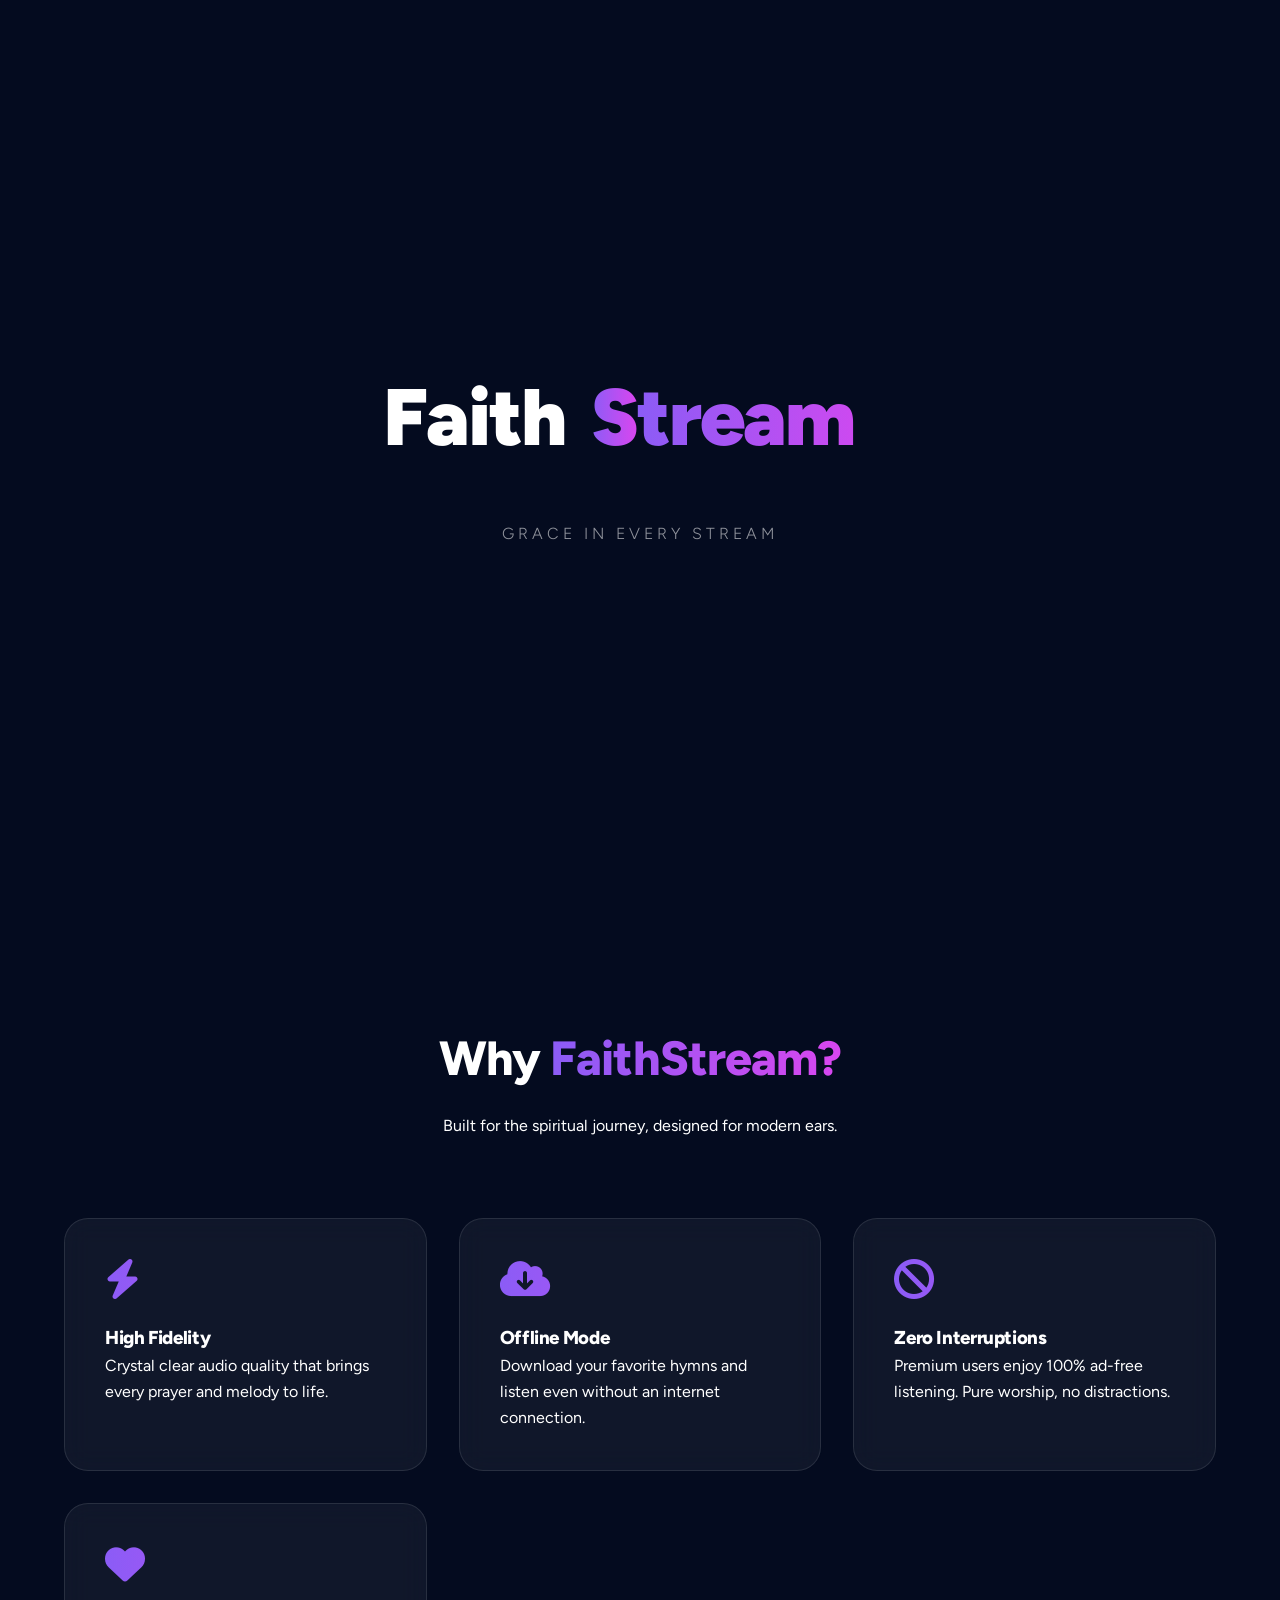
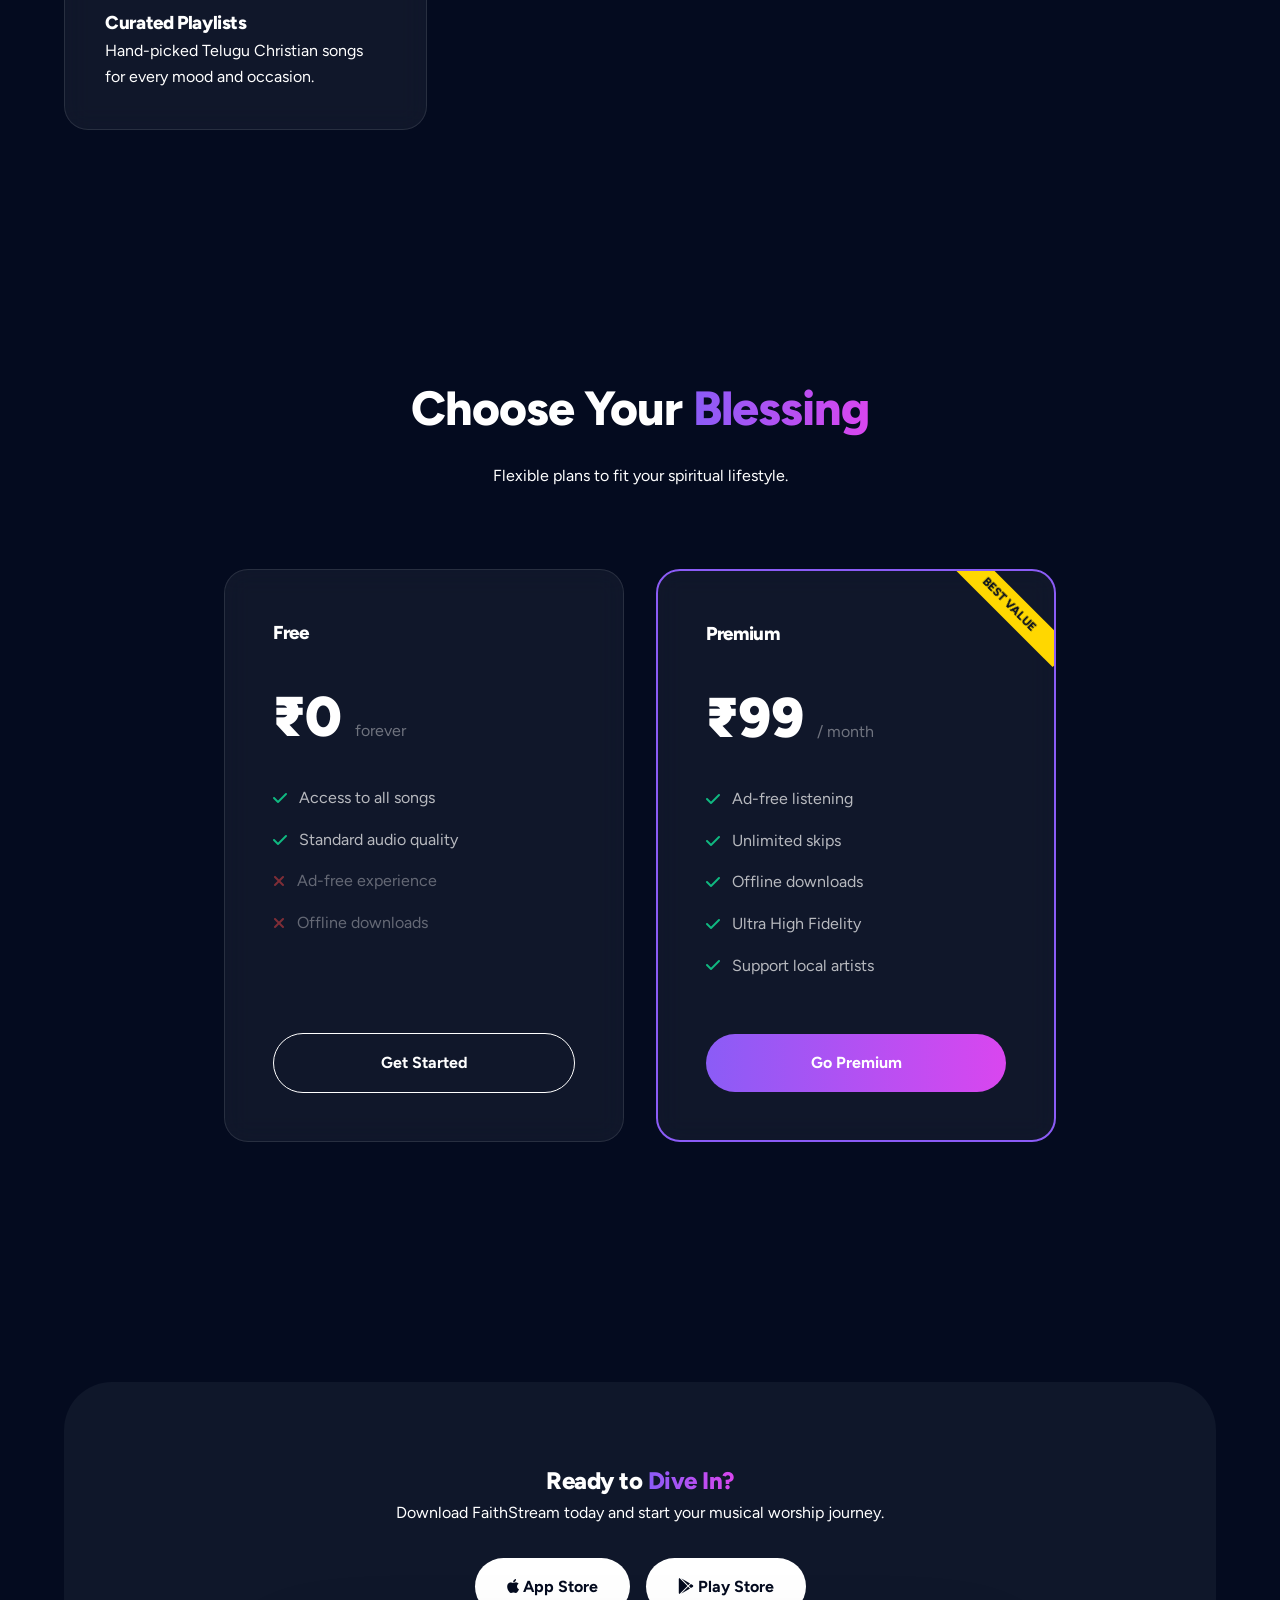
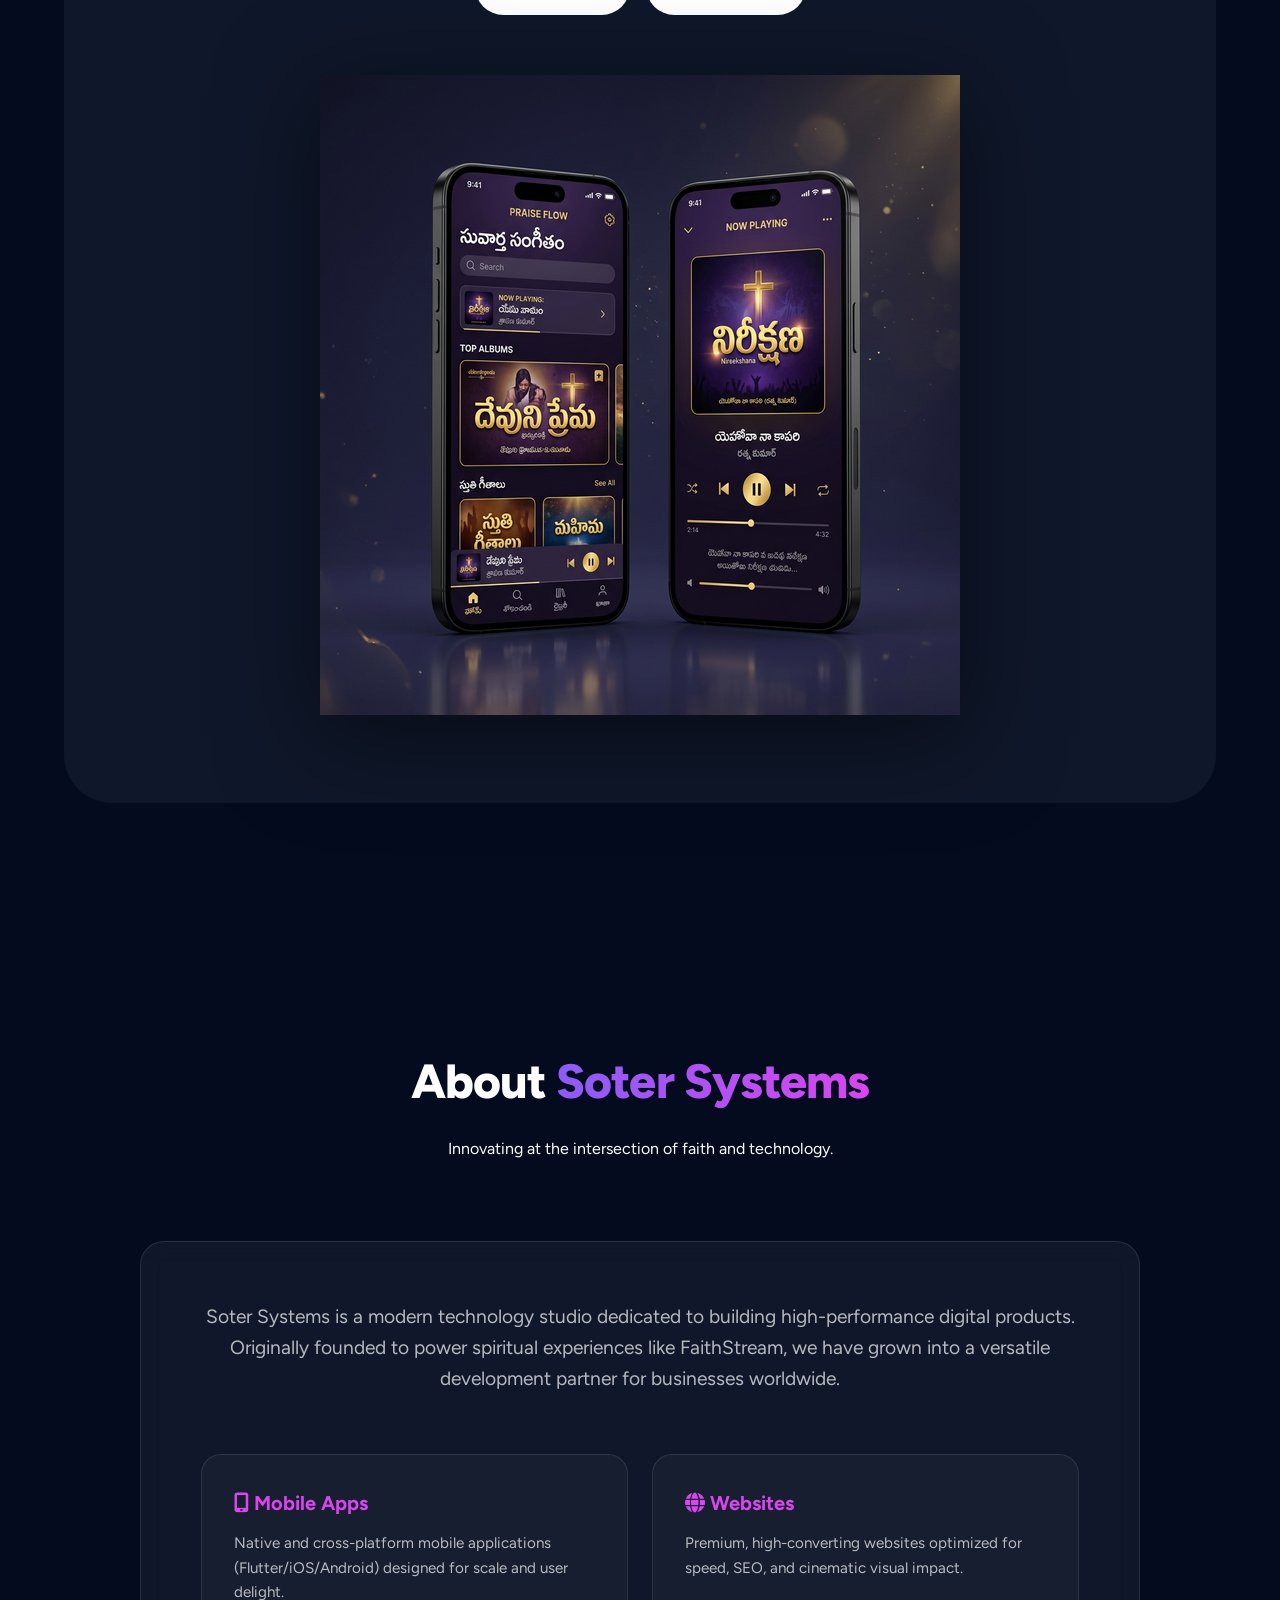
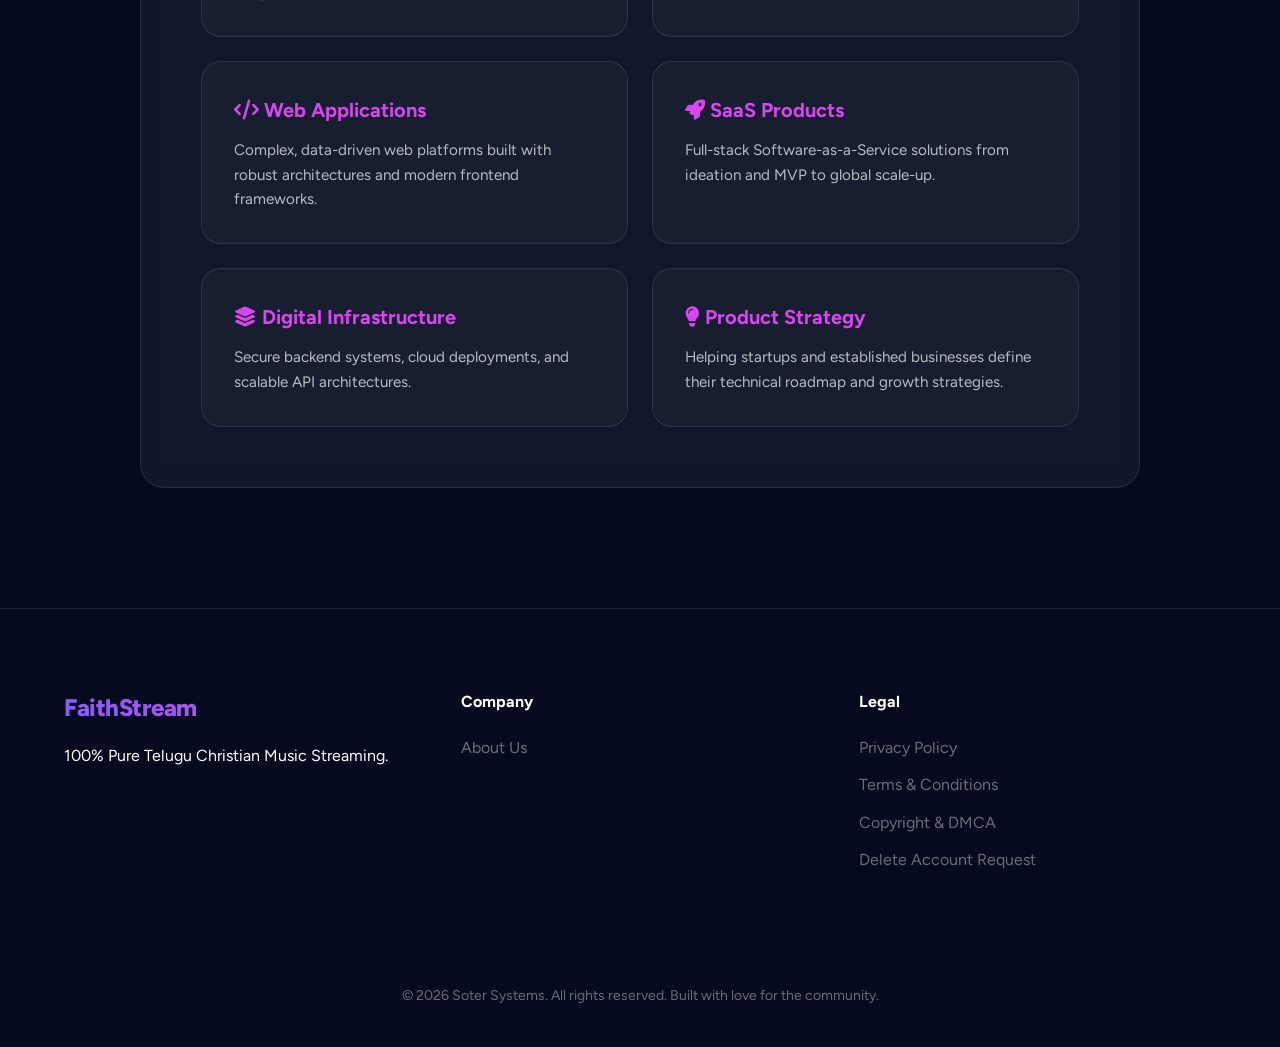
==== commit 25973663: "added delete url" ====
--- a/index.html
+++ b/index.html
@@ -198,6 +198,7 @@
                     <li><a href="legal/privacy-policy.html">Privacy Policy</a></li>
                     <li><a href="legal/terms.html">Terms & Conditions</a></li>
                     <li><a href="legal/copyright.html">Copyright & DMCA</a></li>
+                    <li><a href="legal/delete-account.html">Delete Account Request</a></li>
                 </ul>
             </div>
         </div>
